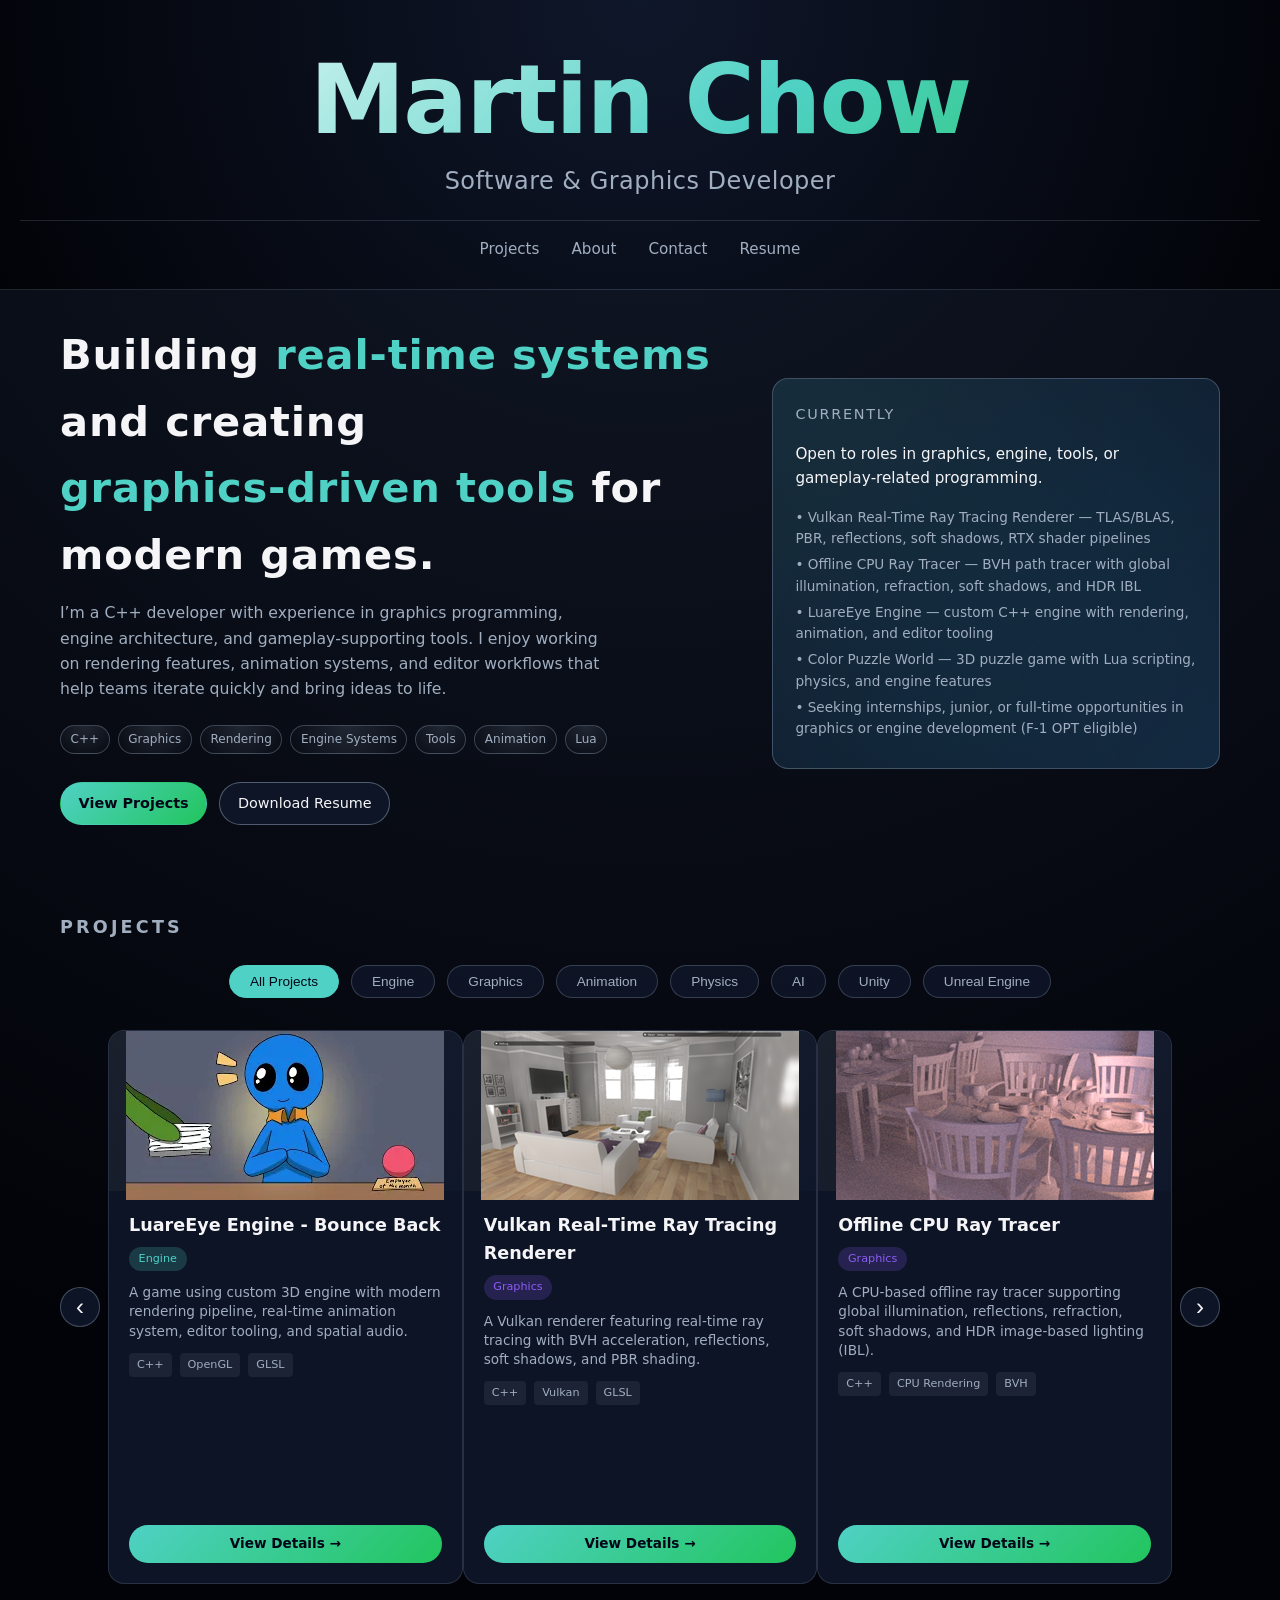
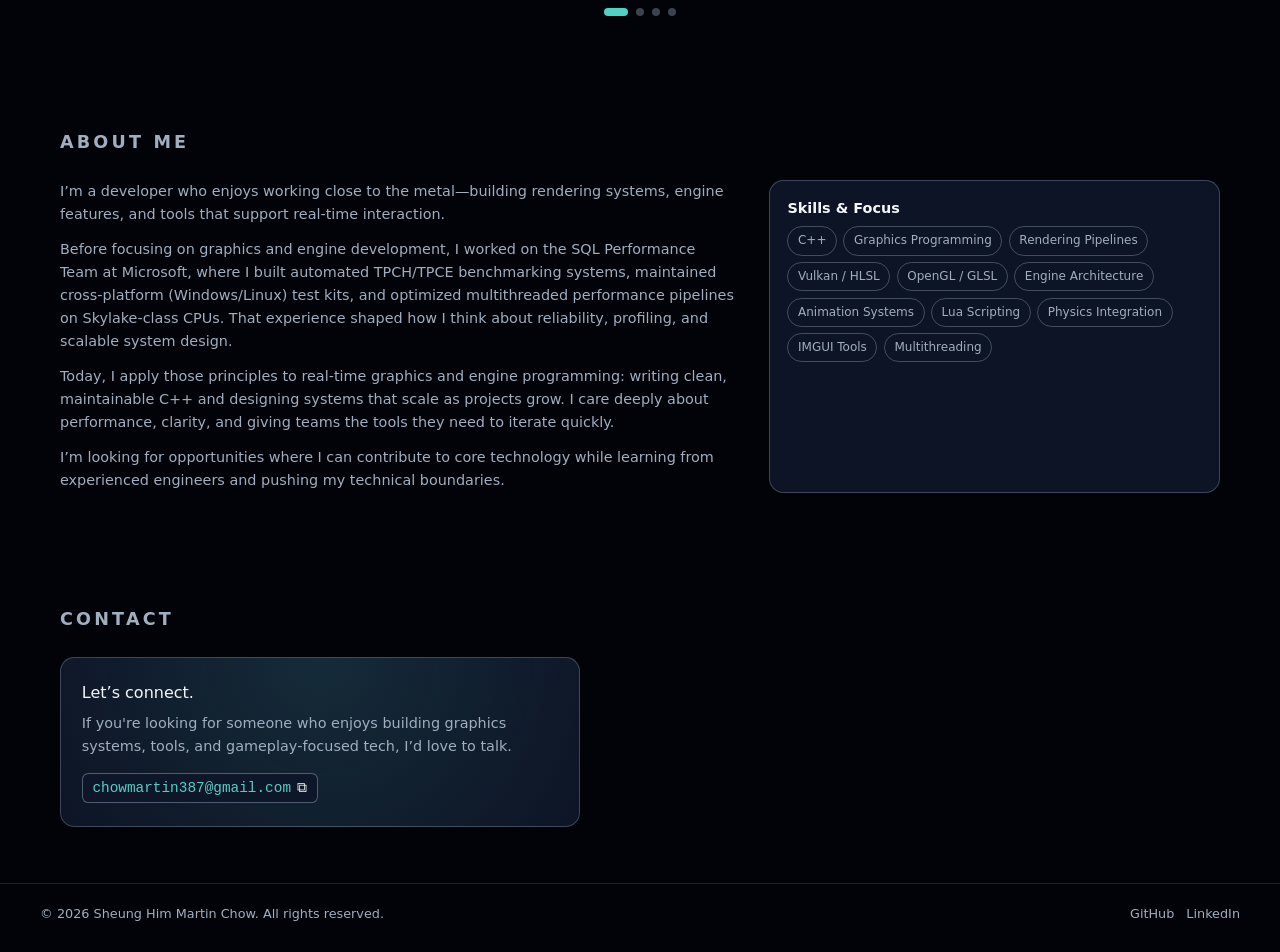
==== index.html @ 0da40728 "Update" ====
<!doctype html>
<html lang="en">
  <head>
    <meta charset="UTF-8" />
    <meta name="viewport" content="width=device-width, initial-scale=1" />
    <title>Martin Chow | Software & Graphics Developer</title>
    <link rel="stylesheet" href="style.css" />
  </head>

  <body>
    <div class="page">
      <!-- HEADER -->
      <header>
        <div class="hero-name">Martin Chow</div>
        <div class="hero-title-large">Software & Graphics Developer</div>

        <div class="nav-links-center">
          <a href="index.html#projects">Projects</a>
          <a href="index.html#about">About</a>
          <a href="index.html#contact">Contact</a>
          <a href="Resume.pdf" target="_blank" rel="noopener">Resume</a>
        </div>
      </header>

      <main>
        <!-- HERO -->
        <section class="section hero" id="home">
          <div>
            <h1 class="hero-title">
              Building <span class="hero-highlight">real‑time systems</span> and
              creating
              <span class="hero-highlight">graphics‑driven tools</span> for
              modern games.
            </h1>

            <p class="hero-subtitle">
              I’m a C++ developer with experience in graphics programming,
              engine architecture, and gameplay‑supporting tools. I enjoy
              working on rendering features, animation systems, and editor
              workflows that help teams iterate quickly and bring ideas to life.
            </p>

            <div class="hero-tags">
              <span class="tag">C++</span>
              <span class="tag">Graphics</span>
              <span class="tag">Rendering</span>
              <span class="tag">Engine Systems</span>
              <span class="tag">Tools</span>
              <span class="tag">Animation</span>
              <span class="tag">Lua</span>
            </div>

            <div class="hero-actions">
              <a class="btn btn-primary" href="#projects">View Projects</a>
              <a class="btn" href="Resume.pdf" target="_blank" rel="noopener"
                >Download Resume</a
              >
            </div>
          </div>

          <aside class="hero-right">
            <div class="hero-right-title">Currently</div>

            <div class="hero-right-main">
              Open to roles in graphics, engine, tools, or gameplay‑related
              programming.
            </div>

            <ul class="hero-right-list">
              <li>
                • Vulkan Real‑Time Ray Tracing Renderer — TLAS/BLAS, PBR,
                reflections, soft shadows, RTX shader pipelines
              </li>
              <li>
                • Offline CPU Ray Tracer — BVH path tracer with global
                illumination, refraction, soft shadows, and HDR IBL
              </li>
              <li>
                • LuareEye Engine — custom C++ engine with rendering, animation,
                and editor tooling
              </li>
              <li>
                • Color Puzzle World — 3D puzzle game with Lua scripting,
                physics, and engine features
              </li>
              <li>
                • Seeking internships, junior, or full‑time opportunities in
                graphics or engine development (F‑1 OPT eligible)
              </li>
            </ul>
          </aside>
        </section>

        <!-- PROJECTS -->
        <section class="section" id="projects">
          <h2 class="section-title">Projects</h2>

          <div class="category-filters">
            <button class="filter-btn active" data-category="all">
              All Projects
            </button>
            <button class="filter-btn" data-category="engine">Engine</button>
            <button class="filter-btn" data-category="graphics">
              Graphics
            </button>
            <button class="filter-btn" data-category="animation">
              Animation
            </button>
            <button class="filter-btn" data-category="physics">Physics</button>
            <button class="filter-btn" data-category="ai">AI</button>
            <button class="filter-btn" data-category="unity">Unity</button>
            <button class="filter-btn" data-category="unreal">
              Unreal Engine
            </button>
          </div>

          <div class="carousel-container">
            <button class="carousel-btn prev-btn" id="prevBtn">‹</button>

            <div class="carousel-track-container">
              <div class="carousel-track" id="carouselTrack">
                <!-- JS injects project cards -->
              </div>
            </div>

            <button class="carousel-btn next-btn" id="nextBtn">›</button>
          </div>

          <div class="carousel-indicators" id="carouselIndicators"></div>
        </section>

        <!-- ABOUT -->
        <section class="section" id="about">
          <h2 class="section-title">About Me</h2>

          <div class="about-grid">
            <div class="about-text">
              <p>
                I’m a developer who enjoys working close to the metal—building
                rendering systems, engine features, and tools that support
                real‑time interaction.
              </p>

              <p>
                Before focusing on graphics and engine development, I worked on
                the SQL Performance Team at Microsoft, where I built automated
                TPCH/TPCE benchmarking systems, maintained cross‑platform
                (Windows/Linux) test kits, and optimized multithreaded
                performance pipelines on Skylake‑class CPUs. That experience
                shaped how I think about reliability, profiling, and scalable
                system design.
              </p>

              <p>
                Today, I apply those principles to real‑time graphics and engine
                programming: writing clean, maintainable C++ and designing
                systems that scale as projects grow. I care deeply about
                performance, clarity, and giving teams the tools they need to
                iterate quickly.
              </p>

              <p>
                I’m looking for opportunities where I can contribute to core
                technology while learning from experienced engineers and pushing
                my technical boundaries.
              </p>
            </div>

            <aside class="about-box">
              <h3>Skills & Focus</h3>

              <div class="skills-list">
                <span class="skill-pill">C++</span>
                <span class="skill-pill">Graphics Programming</span>
                <span class="skill-pill">Rendering Pipelines</span>
                <span class="skill-pill">Vulkan / HLSL</span>
                <span class="skill-pill">OpenGL / GLSL</span>
                <span class="skill-pill">Engine Architecture</span>
                <span class="skill-pill">Animation Systems</span>
                <span class="skill-pill">Lua Scripting</span>
                <span class="skill-pill">Physics Integration</span>
                <span class="skill-pill">IMGUI Tools</span>
                <span class="skill-pill">Multithreading</span>
              </div>
            </aside>
          </div>
        </section>

        <!-- CONTACT -->
        <section class="section" id="contact">
          <h2 class="section-title">Contact</h2>

          <div class="contact-card">
            <div class="contact-title">Let’s connect.</div>

            <p class="contact-text">
              If you're looking for someone who enjoys building graphics
              systems, tools, and gameplay‑focused tech, I’d love to talk.
            </p>

            <button class="contact-email" id="copyEmailBtn" type="button">
              <span id="emailText">chowmartin387@gmail.com</span>
              <span>⧉</span>
            </button>
          </div>
        </section>
      </main>

      <footer>
        <div class="footer-inner">
          <div>
            © <span id="year"></span> Sheung Him Martin Chow. All rights
            reserved.
          </div>

          <div class="footer-links">
            <a
              href="https://github.com/YOUR_GITHUB"
              target="_blank"
              rel="noopener"
              >GitHub</a
            >
            <a
              href="https://www.linkedin.com/in/YOUR_LINKEDIN"
              target="_blank"
              rel="noopener"
              >LinkedIn</a
            >
          </div>
        </div>
      </footer>
    </div>
    <script>
      document.getElementById("year").textContent = new Date().getFullYear();

      const copyBtn = document.getElementById("copyEmailBtn");
      const emailSpan = document.getElementById("emailText");

      copyBtn.addEventListener("click", async () => {
        const email = emailSpan.textContent.trim();
        try {
          await navigator.clipboard.writeText(email);
          const original = emailSpan.textContent;
          emailSpan.textContent = "Copied!";
          setTimeout(() => (emailSpan.textContent = original), 1200);
        } catch (e) {
          alert("Email: " + email);
        }
      });

      // Projects Data
      const projectsData = [
        {
          id: "luareeye",
          name: "LuareEye Engine - Bounce Back",
          year: "2025",
          role: "Engine & Tools Developer",
          type: "Custom 3D Engine - 3D Action Game",
          category: "engine",
          shortDesc:
            "A game using custom 3D engine with modern rendering pipeline, real‑time animation system, editor tooling, and spatial audio.",
          techStack: "C++, OpenGL, GLSL, IMGUI, Bullet Physics",
          image: "images/luareeye.png",
        },
        {
          id: "vulkan-rt",
          name: "Vulkan Real‑Time Ray Tracing Renderer",
          year: "2024",
          role: "Graphics Programmer",
          type: "Real‑Time Ray Tracing",
          category: "graphics",
          shortDesc:
            "A Vulkan renderer featuring real‑time ray tracing with BVH acceleration, reflections, soft shadows, and PBR shading.",
          techStack: "C++, Vulkan, GLSL, RTX, BVH",
          image: "images/vulkan-rt.png",
        },
        {
          id: "cpu-raytracer",
          name: "Offline CPU Ray Tracer",
          year: "2023",
          role: "Graphics Programmer",
          type: "Offline Renderer",
          category: "graphics",
          shortDesc:
            "A CPU-based offline ray tracer supporting global illumination, reflections, refraction, soft shadows, and HDR image‑based lighting (IBL).",
          techStack: "C++, CPU Rendering, BVH, Path Tracing, IBL",
          image: "images/cpu-raytracer.png",
        },
        {
          id: "colorpuzzle",
          name: "Juniper Engine - Color Puzzle World",
          year: "2025",
          role: "Engine & Tools Developer",
          type: "Custom 3D Engine - 3D Puzzle Game",
          category: "engine",
          shortDesc:
            "3D puzzle adventure with skeletal animation, dynamic lighting, Jolt physics, multithreading, and Lua scripting.",
          techStack: "C++, Lua, OpenGL, GLSL, Jolt Physics",
          image: "images/colorpuzzle.png",
        },
        {
          id: "physics-engine",
          name: "Custom Physics Engine",
          year: "2024",
          role: "Physics Programmer",
          type: "Physics Simulation",
          category: "physics",
          shortDesc:
            "Real-time physics engine with rigid body dynamics, collision detection, and numerical integration.",
          techStack: "C++, OpenGL, GLM, IMGUI",
          image: "images/physics-engine.png",
        },
        {
          id: "pokemon-ai",
          name: "Pokémon Battle Reinforcement Learning Agent",
          year: "2024",
          role: "AI Researcher",
          type: "Reinforcement Learning",
          category: "ai",
          shortDesc:
            "A Q-learning agent trained on Pokémon Showdown battles, learning strategies through rewards for damage, KOs, and match victories. Supports customizable reward shaping to create unique AI playstyles.",
          techStack:
            "Python, Q-Learning, Reinforcement Learning, Pokémon Showdown API",
          image: "images/pokemon-ai.png",
        },
        {
          id: "pathfinding-bigmap",
          name: "Large-Scale A* Pathfinding Framework",
          year: "2023",
          role: "AI Developer / Teaching Assistant",
          type: "AI Navigation System",
          category: "ai",
          shortDesc:
            "A scalable A* pathfinding framework designed for large maps, optimized for real-time navigation and used as an educational assignment to teach AI search algorithms.",
          techStack: "Python, A* Search, Heuristics, AI Navigation",
          image: "images/pathfinding-bigmap.png",
        },
        {
          id: "deeptracer-ai",
          name: "DeepTracer AI – Protein Structure Prediction",
          year: "2022",
          role: "AI Developer",
          type: "Deep Learning – Bioinformatics",
          category: "ai",
          shortDesc:
            "An AI system for ultra-fast, fully automated de novo protein complex structure prediction from 3D electron microscopy maps using deep learning and optimization techniques.",
          techStack:
            "Python, Deep Learning, Bioinformatics, EM Data Processing",
          image: "images/deeptracer-ai.png",
        },
        {
          id: "spline-editor",
          name: "Custom Spline Editor – Real‑Time Path & Animation Tool",
          year: "2024",
          role: "Tools & Engine Developer",
          type: "Animation / Engine Tools",
          category: "animation",
          shortDesc:
            "A custom in‑engine spline editing tool built with IMGUI, supporting real‑time path creation, point manipulation, and smooth curve visualization. Includes an animation preview system where characters follow the spline for testing movement, timing, and blending.",
          techStack:
            "C++, IMGUI, Engine Tools, Animation Systems, Real‑Time Visualization",
          image: "images/spline-editor.png",
        },
        {
          id: "ik-system-ccd-jacobian",
          name: "Inverse Kinematics System – CCD & Jacobian Solver",
          year: "2024",
          role: "Animation & Tools Developer",
          type: "Animation / Character Systems",
          category: "animation",
          shortDesc:
            "A real‑time IK testing tool built on top of my custom spline editor, featuring selectable CCD and Jacobian solvers. Supports interactive joint manipulation, solver switching, and character path‑following for evaluating posing, reachability, and animation blending inside the engine.",
          techStack:
            "C++, IMGUI, Inverse Kinematics, CCD, Jacobian Solver, Animation Systems",
          image: "images/ik-system.png",
        },
      ];

      // Carousel variables
      let currentPage = 0;
      let currentCategory = "all";
      let filteredProjects = [...projectsData];
      let slidesToShow = 1;

      // DOM elements
      const track = document.getElementById("carouselTrack");
      const prevBtn = document.getElementById("prevBtn");
      const nextBtn = document.getElementById("nextBtn");
      const indicatorsContainer = document.getElementById("carouselIndicators");
      const filterButtons = document.querySelectorAll(".filter-btn");

      // Helper: Get carousel container (parent of track)
      function getCarouselContainer() {
        return track ? track.parentElement : null;
      }

      // Helper: Ensure proper CSS for carousel to avoid cutting off
      function applyCarouselStyles() {
        const container = getCarouselContainer();
        if (container) {
          // Ensure overflow hidden on container to clip slides properly
          container.style.overflow = "hidden";
          container.style.position = "relative";
        }
        if (track) {
          track.style.display = "flex";
          track.style.transition = "transform 0.4s ease-out";
          track.style.willChange = "transform";
          // Remove any gaps/margins that cause misalignment
          track.style.gap = "0";
          track.style.margin = "0";
          track.style.padding = "0";
        }
        // Apply dynamic flex basis to each slide based on slidesToShow
        const slides = document.querySelectorAll(".carousel-slide");
        const slidePercent = 100 / slidesToShow;
        slides.forEach((slide) => {
          slide.style.flex = `0 0 ${slidePercent}%`;
          slide.style.margin = "0";
          slide.style.padding = "0"; // Ensure no extra padding that breaks width calculation
          slide.style.boxSizing = "border-box";
        });
      }

      function updateSlidesToShow() {
        if (window.innerWidth >= 1200) slidesToShow = 3;
        else if (window.innerWidth >= 800) slidesToShow = 2;
        else slidesToShow = 1;
        // Re-apply styles so each slide gets correct percentage width
        applyCarouselStyles();
      }

      function getTotalPages() {
        if (filteredProjects.length === 0) return 0;
        return Math.ceil(filteredProjects.length / slidesToShow);
      }

      // Update carousel position using container width for perfect alignment
      function updateCarouselPosition() {
        if (!track) return;
        const container = getCarouselContainer();
        if (!container) return;

        const totalPages = getTotalPages();
        // Clamp current page to valid range
        if (currentPage >= totalPages && totalPages > 0) {
          currentPage = totalPages - 1;
        }
        if (currentPage < 0) currentPage = 0;

        // Get exact width of the visible area
        const containerWidth = container.clientWidth;
        // Translate by full container width * page number
        const translateX = -(currentPage * containerWidth);
        track.style.transform = `translateX(${translateX}px)`;
      }

      function goToPage(page) {
        const totalPages = getTotalPages();
        if (totalPages === 0) return;
        if (page < 0) page = 0;
        if (page >= totalPages) page = totalPages - 1;
        if (page === currentPage) return;

        currentPage = page;
        updateCarouselPosition();
        updateIndicators();
      }

      function nextSlide() {
        const totalPages = getTotalPages();
        if (currentPage + 1 < totalPages) {
          goToPage(currentPage + 1);
        }
      }

      function prevSlide() {
        if (currentPage > 0) {
          goToPage(currentPage - 1);
        }
      }

      // Helper function to normalize category for CSS class
      function getCategoryClass(category) {
        const lower = category.toLowerCase();
        if (lower === "ai") return "ai";
        if (lower === "ue5" || lower === "ue" || lower === "unreal")
          return "ue5";
        if (lower === "unity") return "unity";
        return lower;
      }

      // Helper for display text
      function getCategoryDisplay(category) {
        const lower = category.toLowerCase();
        if (lower === "ai") return "AI";
        if (lower === "ue5" || lower === "ue") return "UE5";
        if (lower === "unity") return "Unity";
        return category.charAt(0).toUpperCase() + category.slice(1);
      }

      function renderCarousel() {
        if (!track) return;

        let html = "";
        for (let i = 0; i < filteredProjects.length; i++) {
          const p = filteredProjects[i];
          html += `
      <div class="carousel-slide">
        <div class="project-card-large">
          <div class="project-image-preview" style="background: linear-gradient(135deg, #1a202c, #0f172a);">
            <img class="project-preview-img" src="${p.image}" alt="${p.name}" onerror="this.style.display='none'">
            <div class="preview-placeholder" style="${p.image ? "display:none" : "display:flex"}">${p.name.charAt(0)}</div>
          </div>
          <div class="project-card-content">
            <h3>${p.name}</h3>
            <div class="project-badge ${p.category}">${getCategoryDisplay(p.category)}</div>
            
            <p class="project-short-desc">${p.shortDesc}</p>
            <div class="project-tech-stack">
              ${p.techStack
                .split(",")
                .slice(0, 3)
                .map((tech) => `<span>${tech.trim()}</span>`)
                .join("")}
            </div>
            <a href="project-${p.id}.html" class="view-project-btn">View Details →</a>
          </div>
        </div>
      </div>
    `;
        }

        track.innerHTML = html;
        currentPage = 0;

        // Apply critical layout styles to prevent cut-off
        applyCarouselStyles();

        // Force a reflow to ensure dimensions are correct before positioning
        void track.offsetHeight;
        updateCarouselPosition();
        updateIndicators();
      }

      function updateIndicators() {
        if (!indicatorsContainer) return;

        const totalPages = getTotalPages();
        let indicatorsHtml = "";
        for (let i = 0; i < totalPages; i++) {
          indicatorsHtml += `<button class="indicator ${i === currentPage ? "active" : ""}" data-page="${i}"></button>`;
        }
        indicatorsContainer.innerHTML = indicatorsHtml;

        document.querySelectorAll(".indicator").forEach((ind) => {
          ind.addEventListener("click", () => {
            const page = parseInt(ind.getAttribute("data-page"));
            goToPage(page);
          });
        });
      }

      function filterProjectsByCategory(category) {
        if (category === "all") {
          filteredProjects = [...projectsData];
        } else {
          filteredProjects = projectsData.filter(
            (p) => p.category === category,
          );
        }
        currentPage = 0;
        renderCarousel();
      }

      // Debounced resize handler - completely refresh carousel dimensions
      let resizeTimeout;
      window.addEventListener("resize", () => {
        clearTimeout(resizeTimeout);
        resizeTimeout = setTimeout(() => {
          const oldSlidesToShow = slidesToShow;
          updateSlidesToShow();
          const totalPages = getTotalPages();
          if (currentPage >= totalPages && totalPages > 0) {
            currentPage = totalPages - 1;
          } else if (totalPages === 0) {
            currentPage = 0;
          }
          // Re-apply styles (flex basis) and update position
          applyCarouselStyles();
          updateCarouselPosition();
          updateIndicators();
        }, 150);
      });

      // Event listeners
      if (prevBtn) prevBtn.addEventListener("click", prevSlide);
      if (nextBtn) nextBtn.addEventListener("click", nextSlide);

      if (filterButtons) {
        filterButtons.forEach((btn) => {
          btn.addEventListener("click", () => {
            filterButtons.forEach((b) => b.classList.remove("active"));
            btn.classList.add("active");
            const category = btn.getAttribute("data-category");
            filterProjectsByCategory(category);
          });
        });
      }

      // Initialize
      updateSlidesToShow();
      renderCarousel();
    </script>
  </body>
</html>
---- style.css ----
:root {
  --bg: #05060a;
  --bg-alt: #0b0d14;
  --accent: #4fd1c5;
  --accent-soft: rgba(79, 209, 197, 0.12);
  --text: #f5f5f7;
  --muted: #a0aec0;
  --border: #1f2933;
  --font-main: system-ui, -apple-system, BlinkMacSystemFont, "Segoe UI", sans-serif;
  --max-width: 1200px;
}

* {
  box-sizing: border-box;
  margin: 0;
  padding: 0;
}

body {
  font-family: var(--font-main);
  background: radial-gradient(circle at top, #111827 0, #020308 55%);
  color: var(--text);
  line-height: 1.6;
}

a {
  color: inherit;
  text-decoration: none;
}

.page {
  min-height: 100vh;
  display: flex;
  flex-direction: column;
}

header {
  background: radial-gradient(circle at top, #0f172a 0%, #020308 100%);
  border-bottom: 1px solid rgba(148, 163, 184, 0.2);
  text-align: center;
  padding: 3rem 1.25rem 1.5rem;
}

.hero-name {
  font-size: clamp(3.5rem, 12vw, 6rem);
  font-weight: 800;
  letter-spacing: -0.02em;
  background: linear-gradient(135deg, #ffffff 0%, #4fd1c5 60%, #22c55e 100%);
  background-clip: text;
  -webkit-background-clip: text;
  color: transparent;
  margin-bottom: 0.5rem;
  line-height: 1.1;
}

.hero-title-large {
  font-size: clamp(1.1rem, 4vw, 1.5rem);
  font-weight: 500;
  color: var(--muted);
  letter-spacing: 0.02em;
  margin-bottom: 1.25rem;
}

.nav-links-center {
  display: flex;
  justify-content: center;
  gap: 2rem;
  flex-wrap: wrap;
  padding-top: 1rem;
  border-top: 1px solid rgba(148, 163, 184, 0.2);
}

.nav-links-center a {
  color: var(--muted);
  font-size: 0.95rem;
  font-weight: 500;
  position: relative;
  padding-bottom: 4px;
  transition: color 0.2s ease;
}

.nav-links-center a::after {
  content: "";
  position: absolute;
  left: 0;
  bottom: 0;
  width: 0;
  height: 2px;
  background: var(--accent);
  transition: width 0.2s ease-out;
}

.nav-links-center a:hover {
  color: var(--text);
}

.nav-links-center a:hover::after {
  width: 100%;
}

main {
  flex: 1;
}

.section {
  max-width: var(--max-width);
  margin: 0 auto;
  padding: 3.5rem 1.25rem;
}

.hero {
  padding-top: 2rem;
  padding-bottom: 2rem;
  display: grid;
  grid-template-columns: minmax(0, 3fr) minmax(0, 2fr);
  gap: 2.5rem;
  align-items: center;
}

@media (max-width: 800px) {
  .hero {
    grid-template-columns: minmax(0, 1fr);
  }
}

.hero-title {
  font-size: clamp(2rem, 4vw, 2.6rem);
  font-weight: 700;
  letter-spacing: 0.02em;
  margin-bottom: 0.75rem;
}

.hero-highlight {
  color: var(--accent);
}

.hero-subtitle {
  font-size: 0.98rem;
  color: var(--muted);
  max-width: 34rem;
  margin-bottom: 1.5rem;
}

.hero-tags {
  display: flex;
  flex-wrap: wrap;
  gap: 0.5rem;
  margin-bottom: 1.75rem;
}

.tag {
  font-size: 0.75rem;
  padding: 0.25rem 0.6rem;
  border-radius: 999px;
  border: 1px solid rgba(148, 163, 184, 0.35);
  background: radial-gradient(circle at top, rgba(148, 163, 184, 0.18), transparent);
  color: var(--muted);
}

.hero-actions {
  display: flex;
  flex-wrap: wrap;
  gap: 0.75rem;
}

.btn {
  font-size: 0.9rem;
  padding: 0.55rem 1.1rem;
  border-radius: 999px;
  border: 1px solid rgba(148, 163, 184, 0.5);
  background: rgba(15, 23, 42, 0.9);
  color: var(--text);
  display: inline-flex;
  align-items: center;
  gap: 0.4rem;
  cursor: pointer;
  transition: background 0.15s ease-out, border-color 0.15s ease-out, transform 0.1s ease-out;
}

.btn-primary {
  background: linear-gradient(135deg, #4fd1c5, #22c55e);
  border-color: transparent;
  color: #020617;
  font-weight: 600;
}

.btn:hover {
  transform: translateY(-1px);
  border-color: var(--accent);
}

.btn-primary:hover {
  filter: brightness(1.05);
}

.hero-right {
  border-radius: 1rem;
  border: 1px solid rgba(148, 163, 184, 0.35);
  background: radial-gradient(circle at top left, rgba(79, 209, 197, 0.12), transparent),
              radial-gradient(circle at bottom right, rgba(56, 189, 248, 0.12), transparent),
              rgba(15, 23, 42, 0.9);
  padding: 1.5rem 1.4rem;
  display: flex;
  flex-direction: column;
  gap: 1rem;
}

.hero-right-title {
  font-size: 0.9rem;
  text-transform: uppercase;
  letter-spacing: 0.12em;
  color: var(--muted);
}

.hero-right-main {
  font-size: 0.95rem;
  color: var(--text);
}

.hero-right-list {
  list-style: none;
  font-size: 0.85rem;
  color: var(--muted);
}

.hero-right-list li {
  margin-bottom: 0.25rem;
}

.section-title {
  font-size: 1.1rem;
  text-transform: uppercase;
  letter-spacing: 0.18em;
  color: var(--muted);
  margin-bottom: 1.5rem;
}

/* Category Filters */
.category-filters {
  display: flex;
  flex-wrap: wrap;
  justify-content: center;
  gap: 0.75rem;
  margin-bottom: 2rem;
}

.filter-btn {
  background: rgba(15, 23, 42, 0.8);
  border: 1px solid rgba(148, 163, 184, 0.3);
  color: var(--muted);
  padding: 0.5rem 1.25rem;
  border-radius: 999px;
  font-size: 0.85rem;
  font-weight: 500;
  cursor: pointer;
  transition: all 0.2s ease;
}

.filter-btn:hover {
  border-color: var(--accent);
  color: var(--text);
}

.filter-btn.active {
  background: var(--accent);
  border-color: var(--accent);
  color: #020617;
}

/* Carousel */
.carousel-container {
  position: relative;
  display: flex;
  align-items: center;
  gap: 0.5rem;
}

.carousel-track-container {
  overflow: hidden;
  flex: 1;
}

.carousel-track {
  display: flex;
  transition: transform 0.3s ease-in-out;
  gap: 1.5rem;
}

.carousel-slide {
  flex: 0 0 calc(33.333% - 1rem);
  min-width: 0;
}

@media (max-width: 800px) {
  .carousel-slide {
    flex: 0 0 calc(50% - 0.75rem);
  }
}

@media (max-width: 600px) {
  .carousel-slide {
    flex: 0 0 100%;
  }
}

.carousel-btn {
  background: rgba(15, 23, 42, 0.9);
  border: 1px solid rgba(148, 163, 184, 0.4);
  color: var(--text);
  width: 40px;
  height: 40px;
  border-radius: 50%;
  font-size: 1.5rem;
  cursor: pointer;
  display: flex;
  align-items: center;
  justify-content: center;
  transition: all 0.2s ease;
}

.carousel-btn:hover {
  border-color: var(--accent);
  color: var(--accent);
}

.carousel-indicators {
  display: flex;
  justify-content: center;
  gap: 0.5rem;
  margin-top: 1.5rem;
}

.indicator {
  width: 8px;
  height: 8px;
  border-radius: 50%;
  background: rgba(148, 163, 184, 0.4);
  border: none;
  cursor: pointer;
  transition: all 0.2s ease;
}

.indicator.active {
  background: var(--accent);
  width: 24px;
  border-radius: 4px;
}

/* Project Card Large */
.project-card-large {
  background: rgba(15, 23, 42, 0.9);
  border: 1px solid rgba(148, 163, 184, 0.2);
  border-radius: 1rem;
  overflow: hidden;
  transition: transform 0.2s ease, border-color 0.2s ease;
  height: 100%;
  display: flex;
  flex-direction: column;
}

.project-card-large:hover {
  transform: translateY(-4px);
  border-color: rgba(79, 209, 197, 0.4);
}

.project-image-preview {
  height: 160px;
  display: flex;
  align-items: center;
  justify-content: center;
  background-size: cover;
  background-position: center;
}

.preview-placeholder {
  font-size: 3rem;
  font-weight: 700;
  color: var(--accent);
  opacity: 0.5;
}

.project-card-content {
  padding: 1.25rem;
  flex: 1;
  display: flex;
  flex-direction: column;
}

.project-card-content h3 {
  font-size: 1.1rem;
  margin-bottom: 0.5rem;
}

.project-badge {
  display: inline-block;
  font-size: 0.7rem;
  padding: 0.2rem 0.6rem;
  border-radius: 999px;
  margin-bottom: 0.75rem;
  width: fit-content;
}

.project-badge.engine { background: rgba(79, 209, 197, 0.2); color: #4fd1c5; }
.project-badge.graphics { background: rgba(139, 92, 246, 0.2); color: #8b5cf6; }
.project-badge.animation { background: rgba(245, 158, 11, 0.2); color: #f59e0b; }
.project-badge.physics { background: rgba(239, 68, 68, 0.2); color: #ef4444; }
.project-badge.ai { background: rgba(16, 185, 129, 0.2); color: #10b981; }
.project-badge.ue { background: rgba(0, 112, 176, 0.2); color: #0070b0; }
.project-badge.unity { background: rgba(128, 128, 128, 0.2); color: #a0a0a0; }

.project-short-desc {
  font-size: 0.85rem;
  color: var(--muted);
  margin-bottom: 0.75rem;
  line-height: 1.4;
}

.project-tech-stack {
  display: flex;
  flex-wrap: wrap;
  gap: 0.5rem;
  margin-bottom: 1rem;
}

.project-tech-stack span {
  font-size: 0.7rem;
  padding: 0.2rem 0.5rem;
  background: rgba(148, 163, 184, 0.1);
  border-radius: 4px;
  color: var(--muted);
}

.view-project-btn {
  background: linear-gradient(135deg, #4fd1c5, #22c55e);
  border: none;
  color: #020617;
  padding: 0.5rem 1rem;
  border-radius: 999px;
  font-size: 0.85rem;
  font-weight: 600;
  cursor: pointer;
  text-align: center;
  display: inline-block;
  margin-top: auto;
  transition: filter 0.2s;
}

.view-project-btn:hover {
  filter: brightness(1.05);
}

/* About Section */
.about-grid {
  display: grid;
  grid-template-columns: minmax(0, 3fr) minmax(0, 2fr);
  gap: 2rem;
}

@media (max-width: 800px) {
  .about-grid {
    grid-template-columns: minmax(0, 1fr);
  }
}

.about-text {
  font-size: 0.9rem;
  color: var(--muted);
  display: flex;
  flex-direction: column;
  gap: 0.75rem;
}

.about-box {
  border-radius: 0.9rem;
  border: 1px solid rgba(148, 163, 184, 0.35);
  background: rgba(15, 23, 42, 0.9);
  padding: 1rem 1.1rem;
  font-size: 0.85rem;
  color: var(--muted);
}

.about-box h3 {
  font-size: 0.9rem;
  margin-bottom: 0.4rem;
  color: var(--text);
}

.skills-list {
  display: flex;
  flex-wrap: wrap;
  gap: 0.4rem;
  margin-top: 0.25rem;
}

.skill-pill {
  font-size: 0.75rem;
  padding: 0.25rem 0.6rem;
  border-radius: 999px;
  border: 1px solid rgba(148, 163, 184, 0.4);
  color: var(--muted);
}

/* Contact Section */
.contact-card {
  border-radius: 0.9rem;
  border: 1px solid rgba(148, 163, 184, 0.35);
  background: radial-gradient(circle at top, rgba(79, 209, 197, 0.12), transparent),
              rgba(15, 23, 42, 0.9);
  padding: 1.4rem 1.3rem;
  max-width: 520px;
}

.contact-title {
  font-size: 1rem;
  margin-bottom: 0.4rem;
}

.contact-text {
  font-size: 0.9rem;
  color: var(--muted);
  margin-bottom: 0.9rem;
}

.contact-email {
  font-family: ui-monospace, SFMono-Regular, Menlo, Monaco, Consolas, "Liberation Mono", "Courier New", monospace;
  font-size: 0.9rem;
  padding: 0.4rem 0.6rem;
  border-radius: 0.4rem;
  background: rgba(15, 23, 42, 0.9);
  border: 1px solid rgba(148, 163, 184, 0.5);
  display: inline-flex;
  align-items: center;
  gap: 0.4rem;
  cursor: pointer;
  color: var(--text);
}

.contact-email span:first-child {
  color: var(--accent);
}

/* Footer */
footer {
  border-top: 1px solid rgba(148, 163, 184, 0.2);
  padding: 1.25rem 1.25rem 1.75rem;
  font-size: 0.8rem;
  color: var(--muted);
}

.footer-inner {
  max-width: var(--max-width);
  margin: 0 auto;
  display: flex;
  justify-content: space-between;
  gap: 1rem;
  flex-wrap: wrap;
}

.footer-links {
  display: flex;
  gap: 0.75rem;
}

.footer-links a {
  color: var(--muted);
}

.footer-links a:hover {
  color: var(--accent);
}

/* Project Page Styles */
.project-page {
  max-width: 900px;
}

.back-link {
  display: inline-block;
  color: var(--accent);
  margin-bottom: 1.5rem;
  font-size: 0.9rem;
}

.back-link:hover {
  text-decoration: underline;
}

.project-header {
  margin-bottom: 2rem;
}

.project-header h1 {
  font-size: 2.5rem;
  margin-bottom: 1rem;
  background: linear-gradient(135deg, #ffffff, #4fd1c5);
  background-clip: text;
  -webkit-background-clip: text;
  color: transparent;
}

.project-meta-badges {
  display: flex;
  flex-wrap: wrap;
  gap: 0.75rem;
}

.detail-badge {
  font-size: 0.75rem;
  padding: 0.3rem 0.8rem;
  border-radius: 999px;
  background: rgba(79, 209, 197, 0.15);
  border: 1px solid rgba(79, 209, 197, 0.3);
  color: var(--accent);
}

.video-container {
  position: relative;
  padding-bottom: 56.25%;
  height: 0;
  overflow: hidden;
  border-radius: 0.75rem;
  margin-bottom: 2rem;
}

.video-container iframe {
  position: absolute;
  top: 0;
  left: 0;
  width: 100%;
  height: 100%;
  border: none;
}

.project-detail-section {
  margin-bottom: 2rem;
}

.project-detail-section h2 {
  font-size: 1.3rem;
  margin-bottom: 1rem;
  color: var(--accent);
  border-left: 3px solid var(--accent);
  padding-left: 0.75rem;
}

.project-detail-section p {
  color: var(--muted);
  line-height: 1.6;
}

.project-detail-section ul {
  list-style: none;
  padding-left: 0;
}

.project-detail-section ul li {
  color: var(--muted);
  margin-bottom: 0.5rem;
  padding-left: 1.2rem;
  position: relative;
}

.project-detail-section ul li::before {
  content: "▹";
  position: absolute;
  left: 0;
  color: var(--accent);
}

.tech-stack-list {
  display: flex;
  flex-wrap: wrap;
  gap: 0.5rem;
}

.tech-pill {
  font-size: 0.75rem;
  padding: 0.25rem 0.7rem;
  border-radius: 999px;
  background: rgba(148, 163, 184, 0.15);
  border: 1px solid rgba(148, 163, 184, 0.3);
  color: var(--muted);
}

.feature-card {
  background: rgba(15, 23, 42, 0.8);
  border-radius: 0.75rem;
  padding: 1.25rem;
  margin-bottom: 1.5rem;
  border: 1px solid rgba(148, 163, 184, 0.2);
}

.feature-card h3 {
  color: var(--accent);
  font-size: 1.1rem;
  margin-bottom: 0.75rem;
}

.feature-card p {
  color: var(--muted);
  font-size: 0.9rem;
  margin-bottom: 1rem;
}

/* Scrollbar */
::-webkit-scrollbar {
  width: 8px;
}

::-webkit-scrollbar-track {
  background: var(--bg-alt);
}

::-webkit-scrollbar-thumb {
  background: var(--accent);
  border-radius: 4px;
}
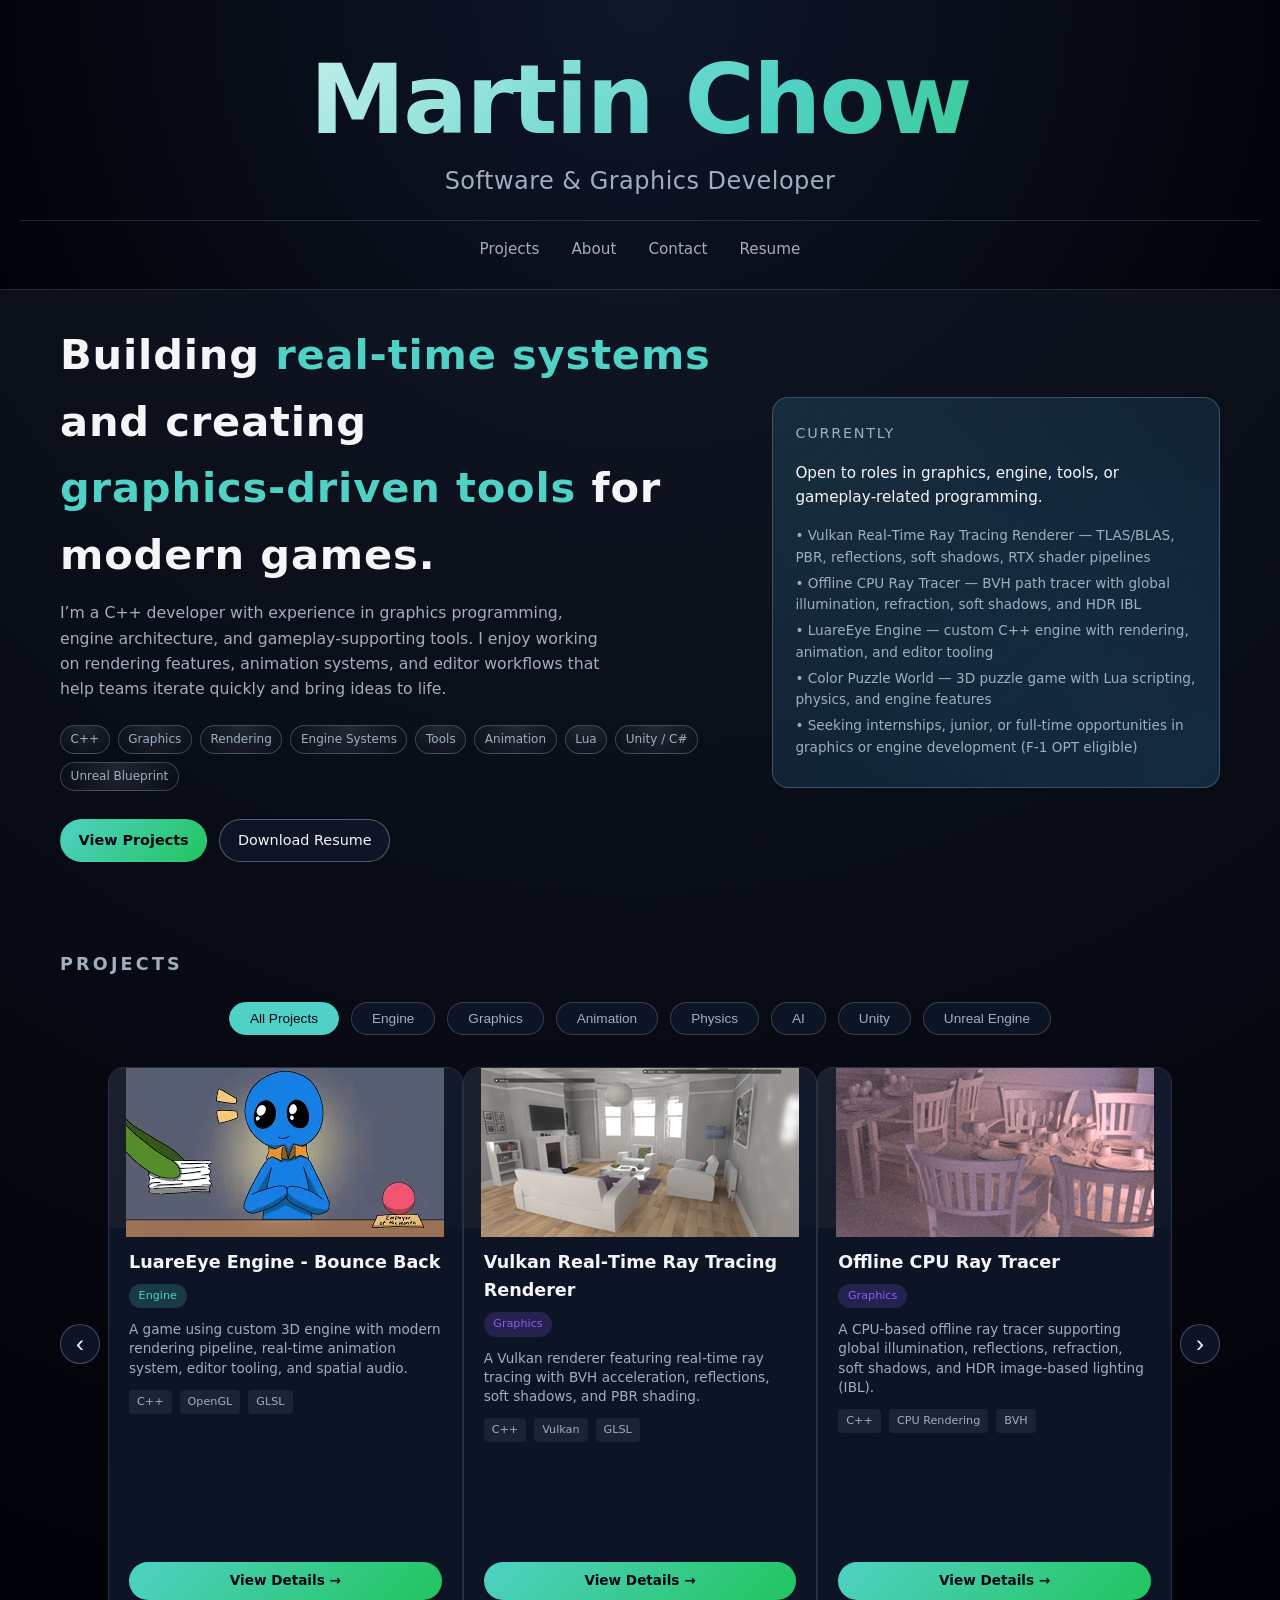
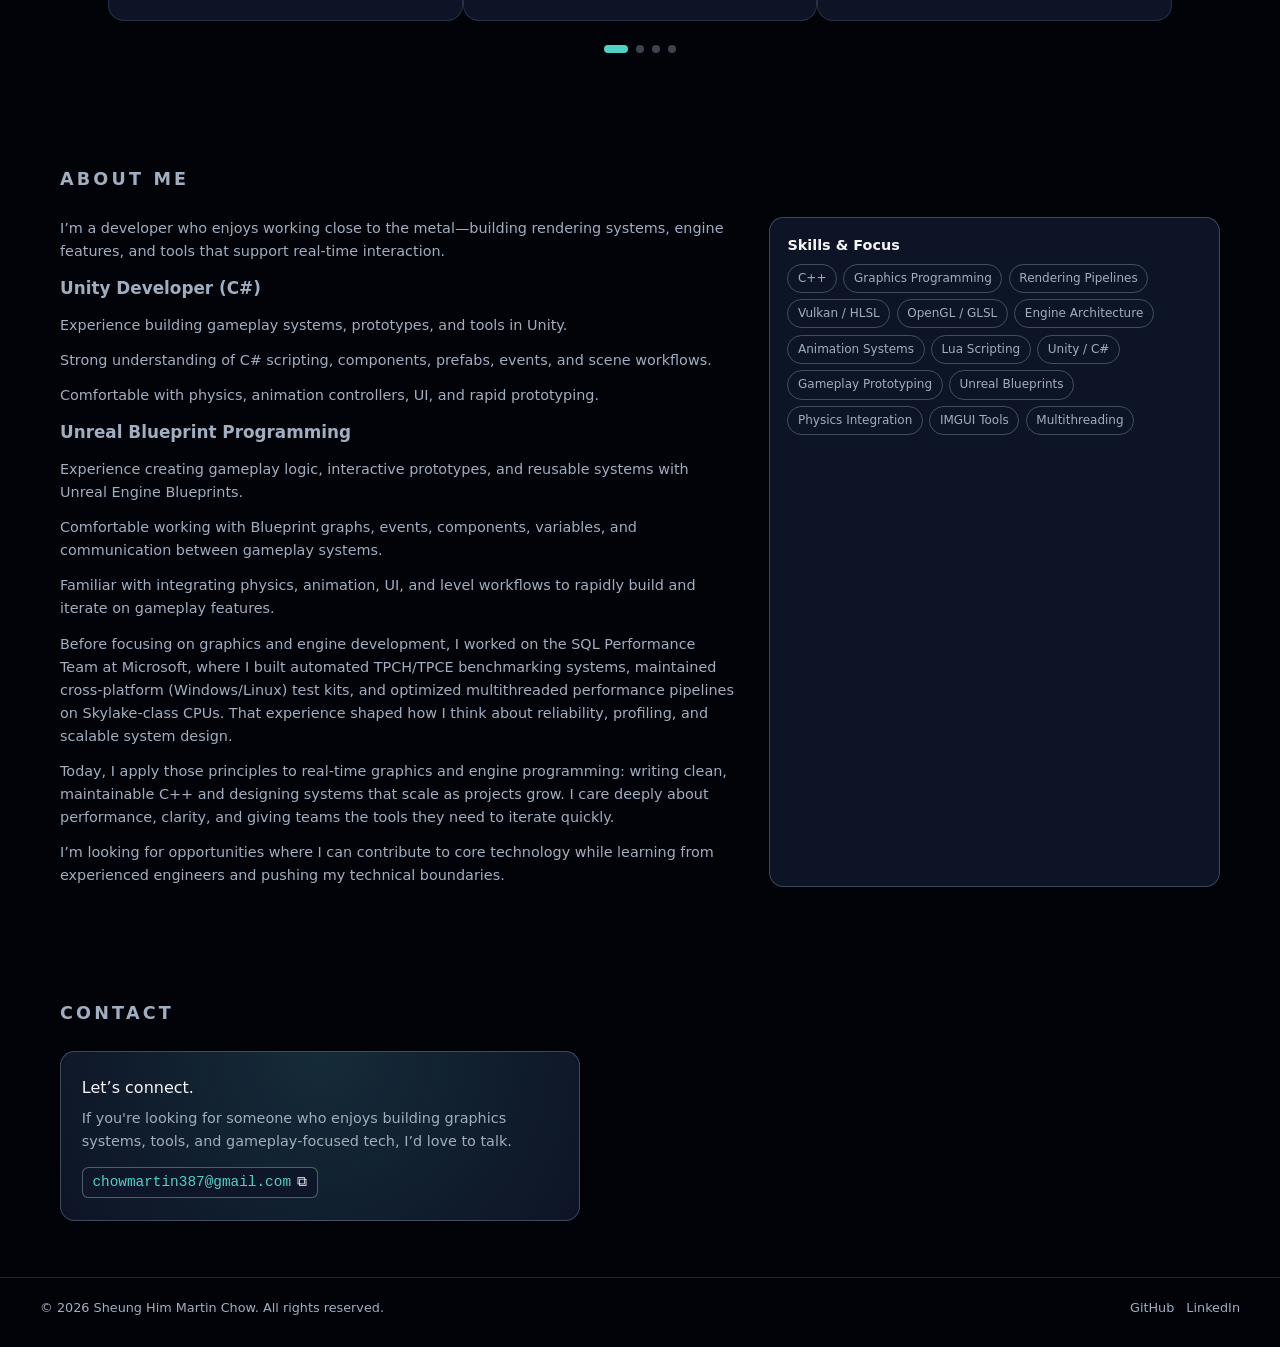
==== commit ec69b6ba: "Update index.html" ====
--- a/index.html
+++ b/index.html
@@ -48,6 +48,8 @@
               <span class="tag">Tools</span>
               <span class="tag">Animation</span>
               <span class="tag">Lua</span>
+              <span class="tag">Unity / C#</span>
+              <span class="tag">Unreal Blueprint</span>
             </div>
 
             <div class="hero-actions">
@@ -141,6 +143,40 @@
                 real‑time interaction.
               </p>
 
+              <h3>Unity Developer (C#)</h3>
+
+              <p>
+                Experience building gameplay systems, prototypes, and tools in
+                Unity.
+              </p>
+
+              <p>
+                Strong understanding of C# scripting, components, prefabs,
+                events, and scene workflows.
+              </p>
+
+              <p>
+                Comfortable with physics, animation controllers, UI, and rapid
+                prototyping.
+              </p>
+
+              <h3>Unreal Blueprint Programming</h3>
+
+              <p>
+                Experience creating gameplay logic, interactive prototypes, and
+                reusable systems with Unreal Engine Blueprints.
+              </p>
+
+              <p>
+                Comfortable working with Blueprint graphs, events, components,
+                variables, and communication between gameplay systems.
+              </p>
+
+              <p>
+                Familiar with integrating physics, animation, UI, and level
+                workflows to rapidly build and iterate on gameplay features.
+              </p>
+
               <p>
                 Before focusing on graphics and engine development, I worked on
                 the SQL Performance Team at Microsoft, where I built automated
@@ -178,6 +214,9 @@
                 <span class="skill-pill">Engine Architecture</span>
                 <span class="skill-pill">Animation Systems</span>
                 <span class="skill-pill">Lua Scripting</span>
+                <span class="skill-pill">Unity / C#</span>
+                <span class="skill-pill">Gameplay Prototyping</span>
+                <span class="skill-pill">Unreal Blueprints</span>
                 <span class="skill-pill">Physics Integration</span>
                 <span class="skill-pill">IMGUI Tools</span>
                 <span class="skill-pill">Multithreading</span>
@@ -221,7 +260,7 @@
               >GitHub</a
             >
             <a
-              href="https://www.linkedin.com/in/YOUR_LINKEDIN"
+              href="https://www.linkedin.com/in/sheung-him-martin-chow/"
               target="_blank"
               rel="noopener"
               >LinkedIn</a
@@ -373,6 +412,30 @@
           techStack:
             "C++, IMGUI, Inverse Kinematics, CCD, Jacobian Solver, Animation Systems",
           image: "images/ik-system.png",
+        },
+        {
+          id: "lotus-child",
+          name: "Lotus Child – Unity 2D Puzzle Game",
+          year: "2024",
+          role: "Game Designer & Programmer",
+          type: "2D Puzzle‑Platformer",
+          category: "unity",
+          shortDesc:
+            "A serene 2D puzzle‑platformer created in 24 hours for a game jam. Players navigate lilypad‑themed environments, solving spatial logic challenges to reunite a lost child with their guide.",
+          techStack: "Unity, C#, 2D Physics, Puzzle Design, Game Jam",
+          image: "images/lotus-child.png",
+        },
+        {
+          id: "prism-2",
+          name: "Prism 2",
+          year: "2026",
+          role: "Unreal Engine Developer",
+          type: "Unreal Engine Project",
+          category: "unreal",
+          shortDesc:
+            "An Unreal Engine game currently under development, focused on building a polished interactive experience.",
+          techStack: "Unreal Engine, C++",
+          image: "",
         },
       ];
 
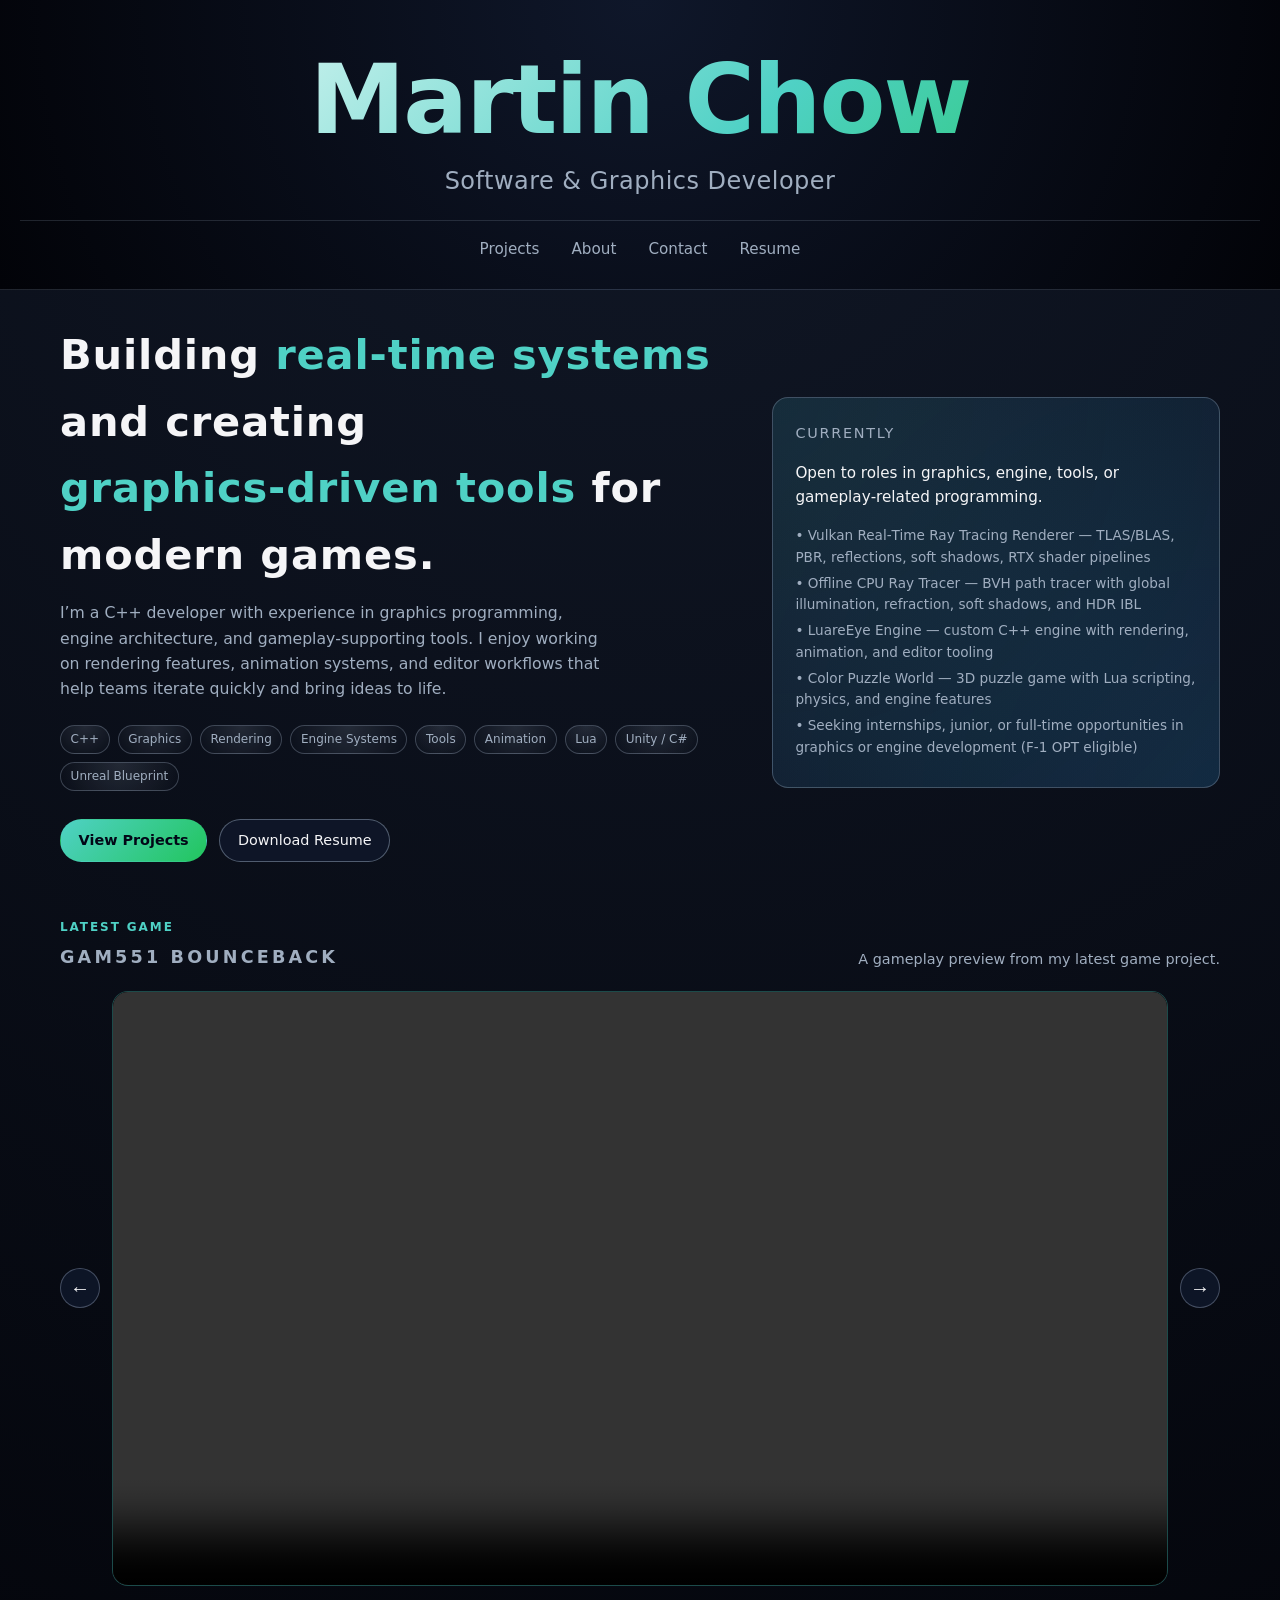
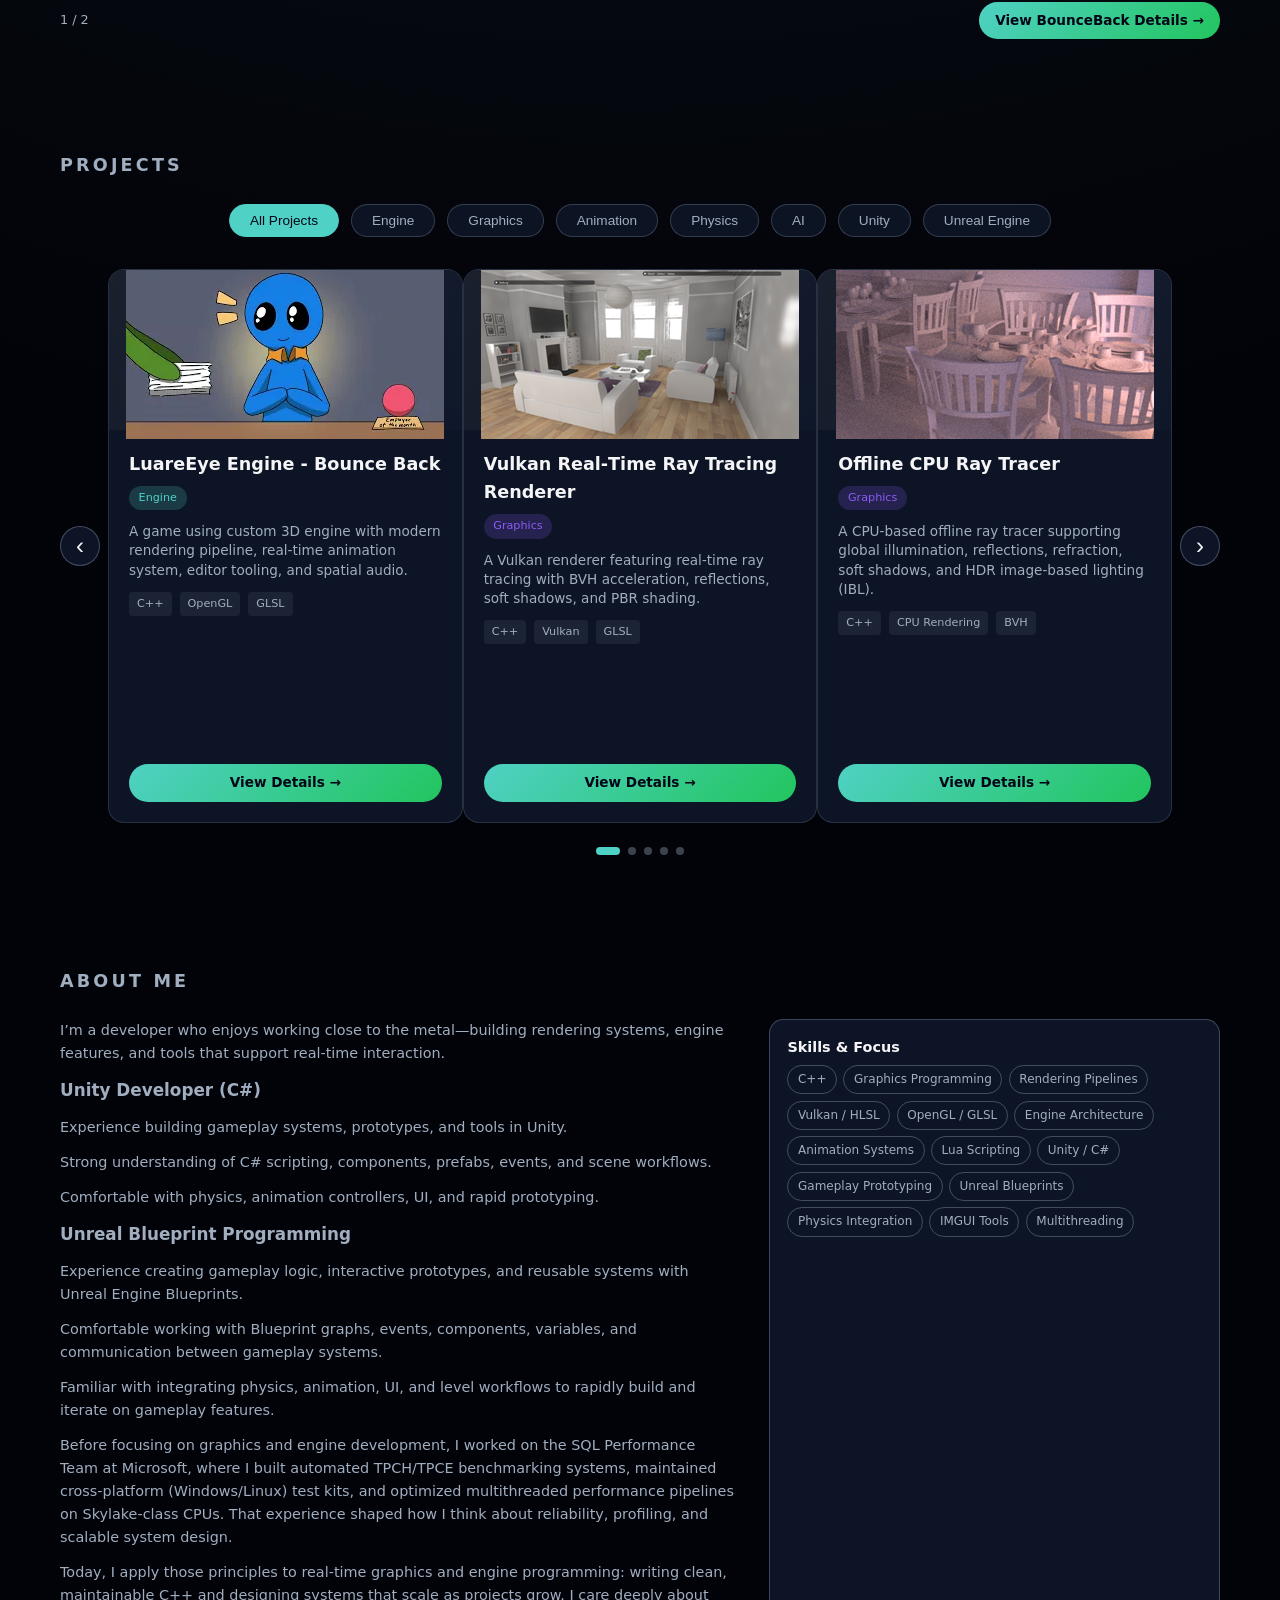
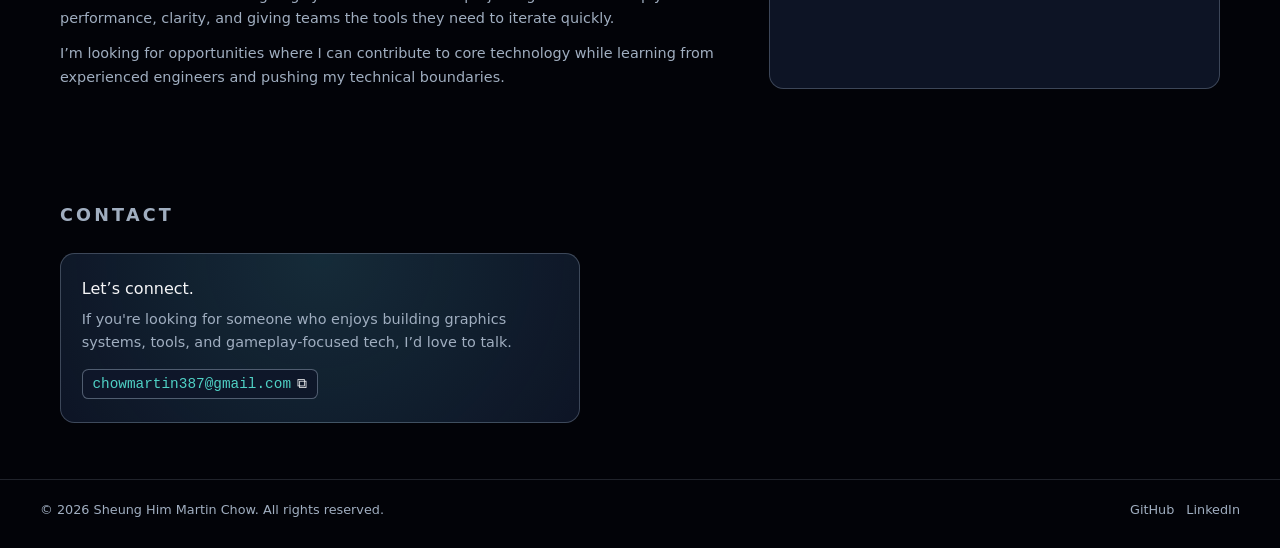
==== commit 0d27d98d: "Update" ====
--- a/index.html
+++ b/index.html
@@ -93,6 +93,39 @@
           </aside>
         </section>
 
+        <!-- LATEST GAME -->
+        <section class="section latest-game" id="latest-game">
+          <div class="latest-game-heading">
+            <div>
+              <div class="section-kicker">Latest Game</div>
+              <h2 class="section-title" id="latestGameTitle">GAM551 BounceBack</h2>
+            </div>
+            <p id="latestGameDescription">A gameplay preview from my latest game project.</p>
+          </div>
+
+          <div class="latest-game-showcase">
+            <button class="latest-game-btn" id="latestGamePrev" type="button" aria-label="Show previous latest game">&#8592;</button>
+            <div class="latest-game-media">
+              <video
+                class="latest-game-video"
+                controls
+                preload="metadata"
+                id="latestGameVideo"
+                aria-label="GAM551 BounceBack gameplay preview"
+              >
+                <source src="GAM551%20BounceBack.mp4" type="video/mp4" />
+                Your browser does not support the video element.
+              </video>
+            </div>
+            <button class="latest-game-btn" id="latestGameNext" type="button" aria-label="Show next latest game">&#8594;</button>
+          </div>
+
+          <div class="latest-game-footer">
+            <span id="latestGameCount">1 / 2</span>
+            <a class="view-project-btn" href="project-luareeye.html" id="latestGameLink">View BounceBack Details &#8594;</a>
+          </div>
+        </section>
+
         <!-- PROJECTS -->
         <section class="section" id="projects">
           <h2 class="section-title">Projects</h2>
@@ -426,6 +459,19 @@
           image: "images/lotus-child.png",
         },
         {
+          id: "prism",
+          name: "Prism - Color Puzzle Game",
+          year: "2025",
+          role: "Game Engine Developer",
+          type: "Custom 3D Engine - Color Puzzle Game",
+          category: "engine",
+          shortDesc:
+            "A color-based 3D puzzle game built with a custom C++ and OpenGL engine, featuring collectible-driven gameplay and physics systems.",
+          techStack: "C++, OpenGL, 3D Rendering, Physics, Game Engine",
+          image:
+            "https://test627424228.wordpress.com/wp-content/uploads/2025/05/prism_2.png?w=1024",
+        },
+        {
           id: "prism-2",
           name: "Prism 2",
           year: "2026",
@@ -451,6 +497,47 @@
       const nextBtn = document.getElementById("nextBtn");
       const indicatorsContainer = document.getElementById("carouselIndicators");
       const filterButtons = document.querySelectorAll(".filter-btn");
+
+      const latestGames = [
+        {
+          title: "GAM551 BounceBack",
+          description: "A gameplay preview from my latest game project.",
+          source: "GAM551%20BounceBack.mp4",
+          link: "project-luareeye.html",
+          linkLabel: "View BounceBack Details",
+        },
+        {
+          title: "Prism - Color Puzzle Game",
+          description: "A color-driven puzzle game built with a personal C++ and OpenGL engine.",
+          source: "Prism.mp4",
+          link: "project-prism.html",
+          linkLabel: "View Prism Details",
+        },
+      ];
+      let latestGameIndex = 0;
+
+      function updateLatestGame() {
+        const game = latestGames[latestGameIndex];
+        const video = document.getElementById("latestGameVideo");
+        document.getElementById("latestGameTitle").textContent = game.title;
+        document.getElementById("latestGameDescription").textContent = game.description;
+        document.getElementById("latestGameCount").textContent = `${latestGameIndex + 1} / ${latestGames.length}`;
+        document.getElementById("latestGameLink").href = game.link;
+        document.getElementById("latestGameLink").firstChild.textContent = `${game.linkLabel} `;
+        video.setAttribute("aria-label", `${game.title} gameplay preview`);
+        video.pause();
+        video.querySelector("source").src = game.source;
+        video.load();
+      }
+
+      document.getElementById("latestGamePrev").addEventListener("click", () => {
+        latestGameIndex = (latestGameIndex - 1 + latestGames.length) % latestGames.length;
+        updateLatestGame();
+      });
+      document.getElementById("latestGameNext").addEventListener("click", () => {
+        latestGameIndex = (latestGameIndex + 1) % latestGames.length;
+        updateLatestGame();
+      });
 
       // Helper: Get carousel container (parent of track)
       function getCarouselContainer() {
--- a/style.css
+++ b/style.css
@@ -225,6 +225,125 @@
 
 .hero-right-list li {
   margin-bottom: 0.25rem;
+}
+
+.latest-game {
+  padding-top: 1.5rem;
+}
+
+.latest-game-heading {
+  display: flex;
+  align-items: end;
+  justify-content: space-between;
+  gap: 1.5rem;
+  margin-bottom: 1.25rem;
+}
+
+.latest-game-heading p {
+  color: var(--muted);
+  font-size: 0.9rem;
+  max-width: 24rem;
+  text-align: right;
+}
+
+.section-kicker {
+  color: var(--accent);
+  font-size: 0.75rem;
+  font-weight: 700;
+  letter-spacing: 0.16em;
+  text-transform: uppercase;
+  margin-bottom: 0.35rem;
+}
+
+.latest-game .section-title {
+  margin-bottom: 0;
+}
+
+.latest-game-video-wrap {
+  border: 1px solid rgba(79, 209, 197, 0.35);
+  border-radius: 1rem;
+  overflow: hidden;
+  background: #020308;
+  box-shadow: 0 1.5rem 3rem rgba(0, 0, 0, 0.28);
+}
+
+.latest-game-showcase {
+  display: grid;
+  grid-template-columns: auto minmax(0, 1fr) auto;
+  align-items: center;
+  gap: 0.75rem;
+}
+
+.latest-game-media {
+  min-width: 0;
+  border: 1px solid rgba(79, 209, 197, 0.35);
+  border-radius: 1rem;
+  overflow: hidden;
+  background: #020308;
+}
+
+.latest-game-btn {
+  width: 2.5rem;
+  height: 2.5rem;
+  border: 1px solid rgba(148, 163, 184, 0.4);
+  border-radius: 50%;
+  background: rgba(15, 23, 42, 0.9);
+  color: var(--text);
+  font-size: 1.25rem;
+  cursor: pointer;
+  transition: color 0.2s ease, border-color 0.2s ease, transform 0.2s ease;
+}
+
+.latest-game-btn:hover {
+  color: var(--accent);
+  border-color: var(--accent);
+  transform: scale(1.05);
+}
+
+.latest-game-video {
+  display: block;
+  width: 100%;
+  aspect-ratio: 16 / 9;
+  object-fit: contain;
+  background: #020308;
+}
+
+.latest-game-footer {
+  display: flex;
+  align-items: center;
+  justify-content: space-between;
+  gap: 1rem;
+  margin-top: 1rem;
+  color: var(--muted);
+  font-size: 0.8rem;
+}
+
+@media (max-width: 600px) {
+  .latest-game-heading {
+    align-items: start;
+    flex-direction: column;
+    gap: 0.5rem;
+  }
+
+  .latest-game-heading p {
+    text-align: left;
+  }
+
+  .latest-game-showcase {
+    gap: 0.4rem;
+  }
+
+  .latest-game-btn {
+    width: 2.15rem;
+    height: 2.15rem;
+  }
+}
+
+@media (max-width: 420px) {
+  .latest-game-footer {
+    align-items: flex-start;
+    flex-direction: column;
+  }
 }
 
 .section-title {
@@ -631,6 +750,19 @@
   border: none;
 }
 
+.project-detail-image {
+  overflow: hidden;
+  border-radius: 0.75rem;
+  margin-bottom: 2rem;
+  background: #020308;
+}
+
+.project-detail-image img {
+  display: block;
+  width: 100%;
+  height: auto;
+}
+
 .project-detail-section {
   margin-bottom: 2rem;
 }
